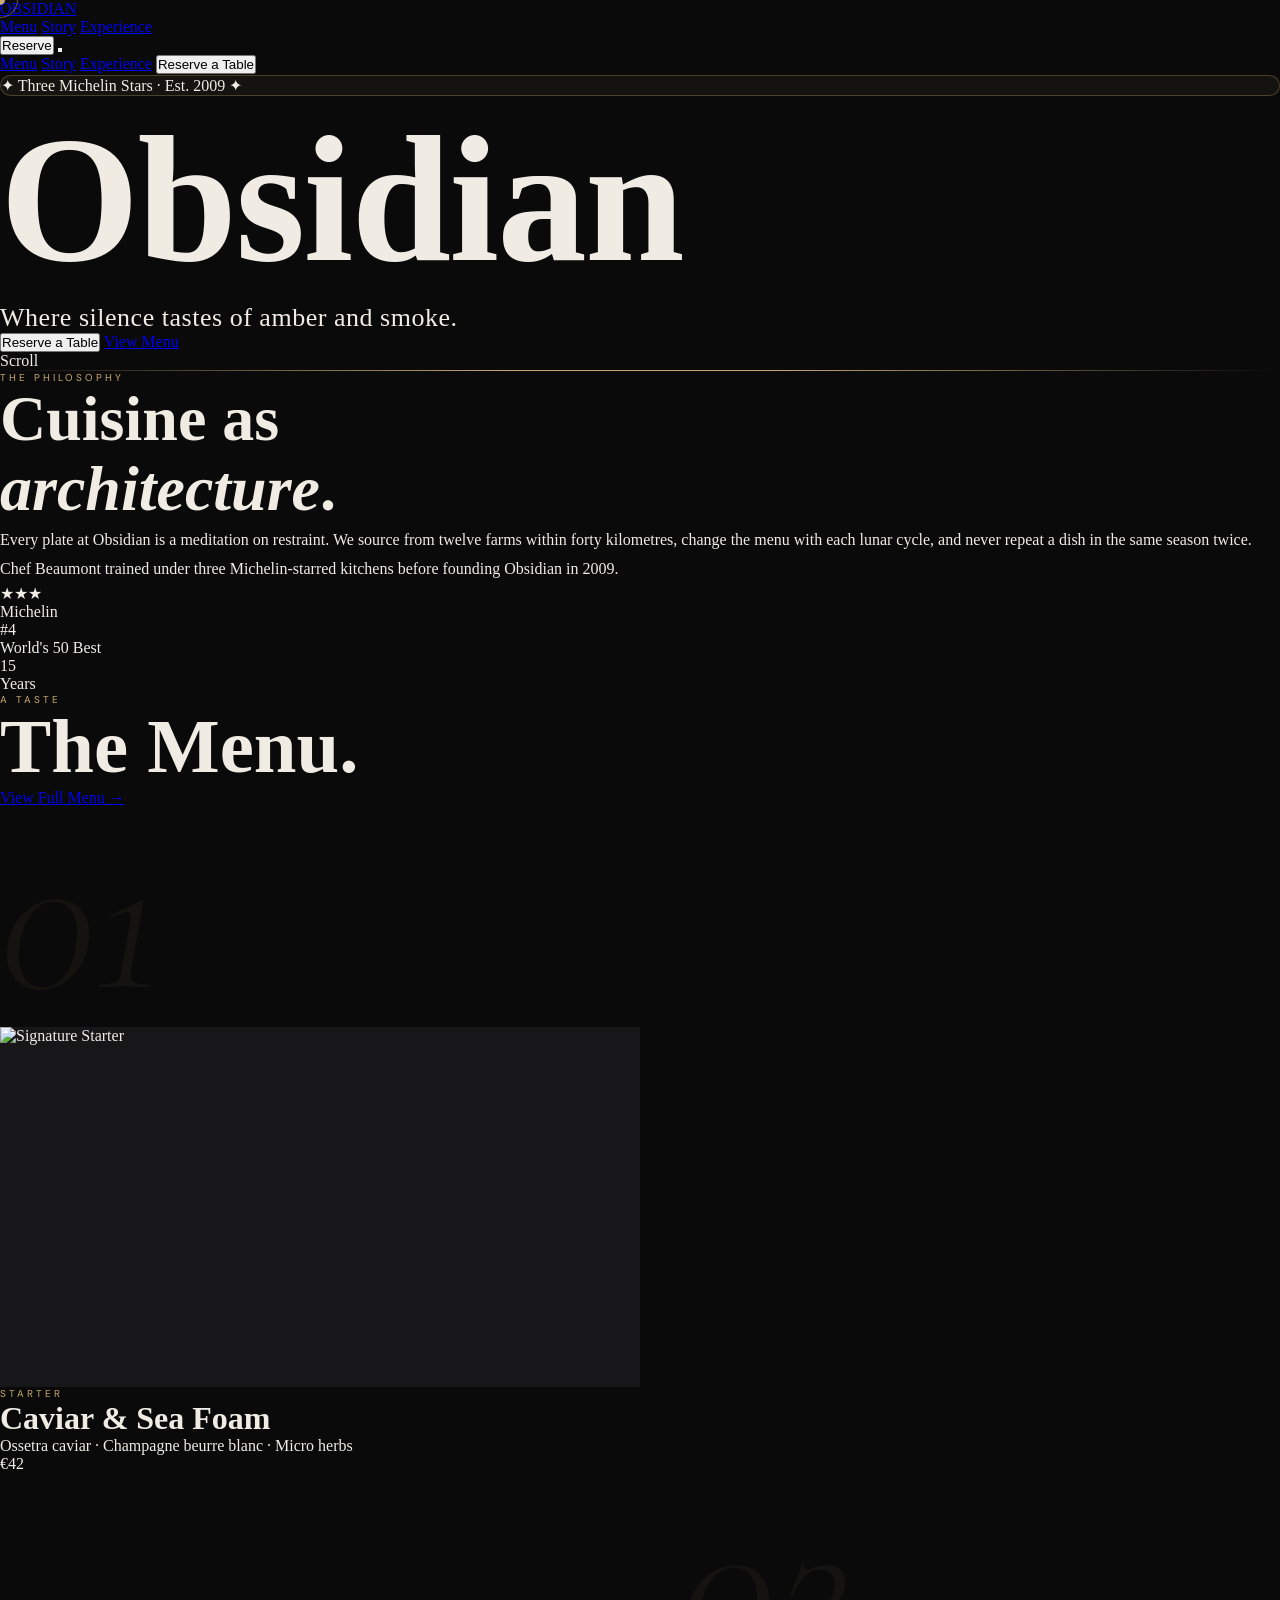
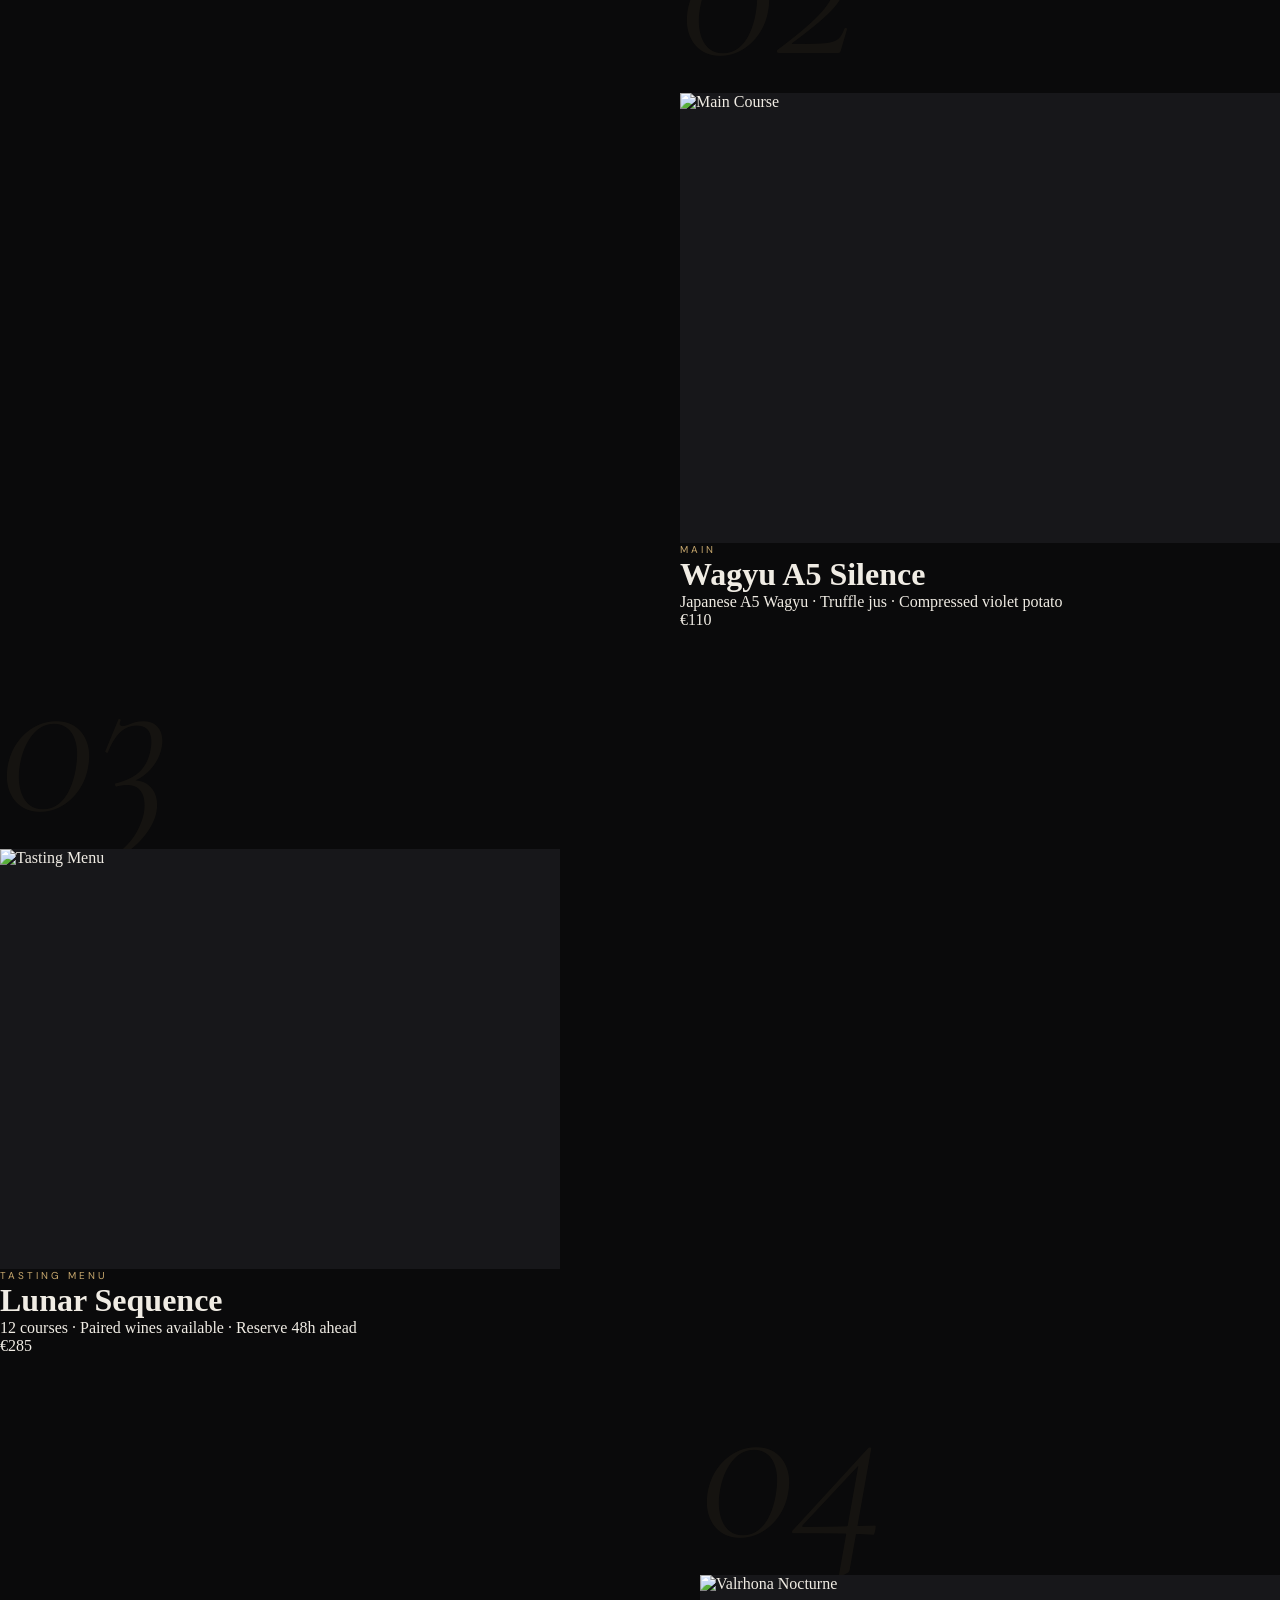
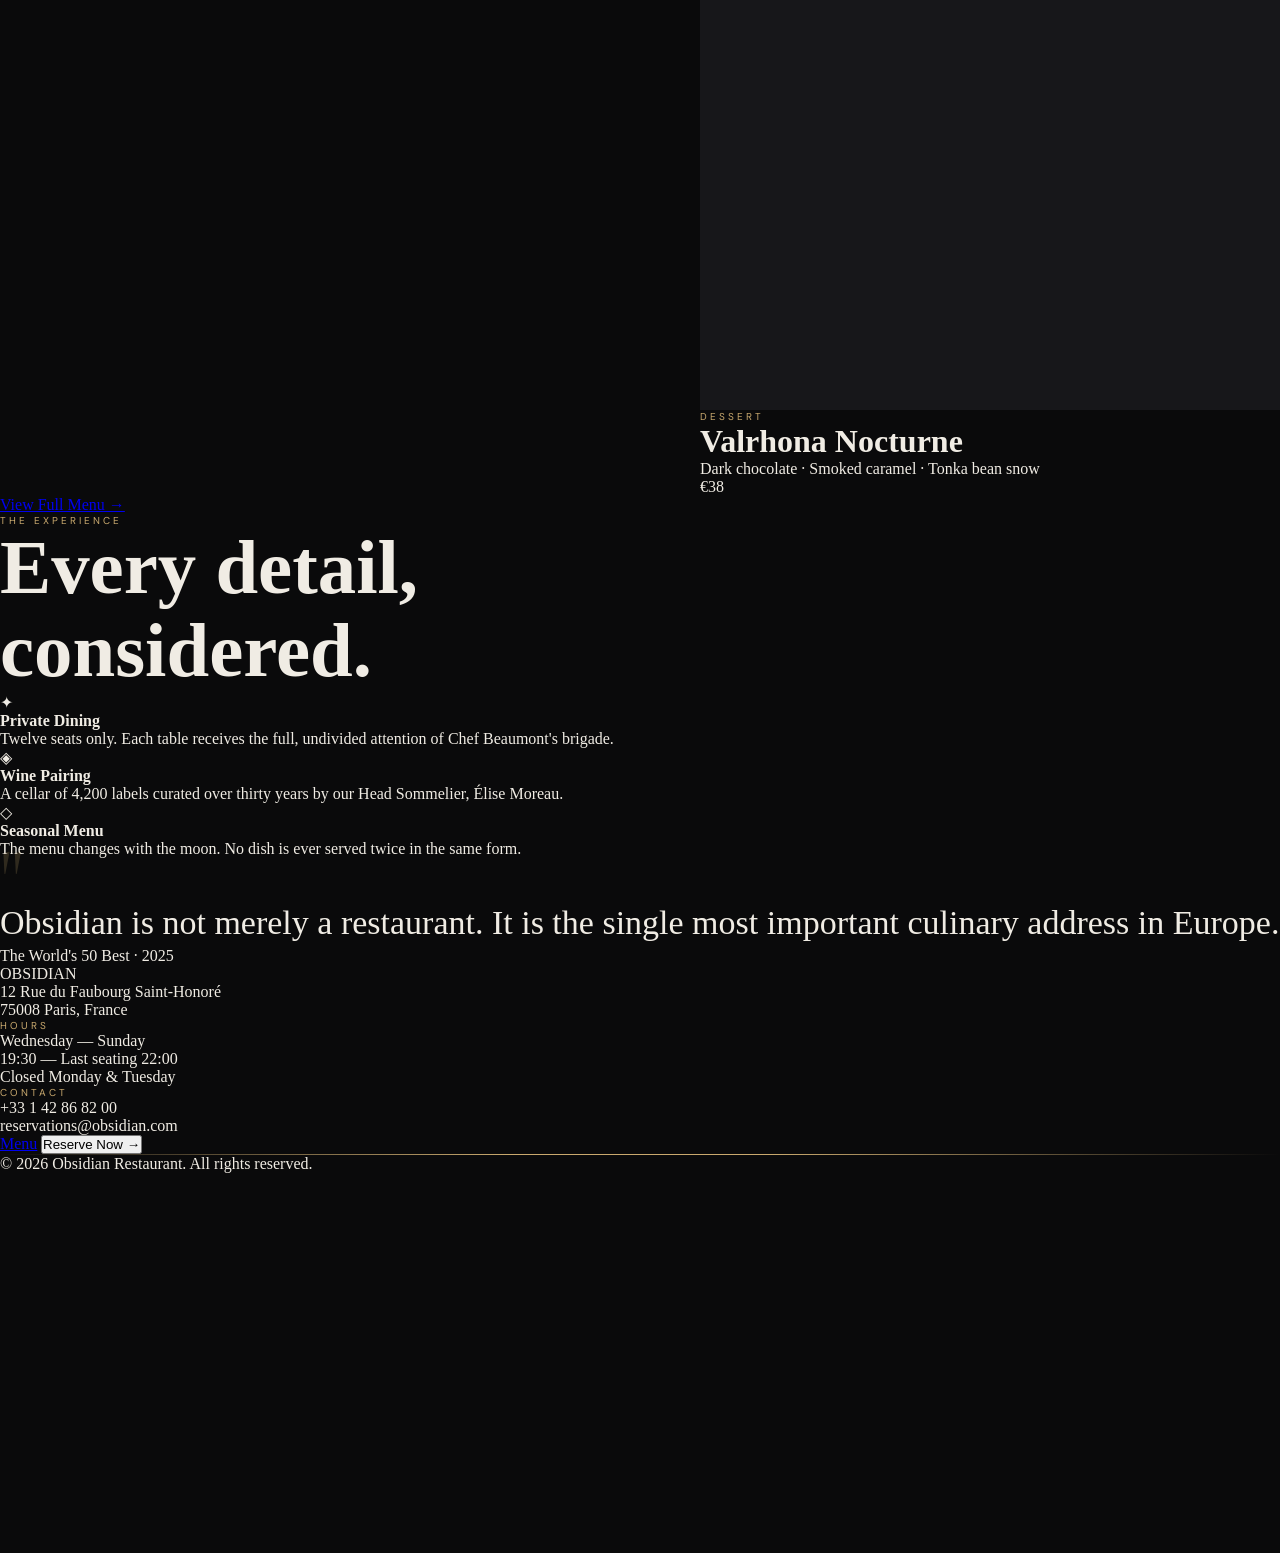
==== index.html @ cc01a85a "Rename v4.html to index.html" ====
<!DOCTYPE html>
<html lang="en" class="scroll-smooth">
<head>
  <meta charset="UTF-8" />
  <meta name="viewport" content="width=device-width, initial-scale=1.0" />
  <title>OBSIDIAN — Fine Dining</title>
  <script src="https://cdn.tailwindcss.com"></script>
  <link rel="preconnect" href="https://fonts.googleapis.com" />
  <link rel="preconnect" href="https://fonts.gstatic.com" crossorigin />
  <link href="https://fonts.googleapis.com/css2?family=Cormorant+Garamond:ital,wght@0,300;0,400;0,500;0,600;1,300;1,400&family=DM+Sans:ital,wght@0,300;0,400;1,300&display=swap" rel="stylesheet" />

  <script>
    tailwind.config = {
      theme: {
        extend: {
          colors: {
            obsidian: '#0a0a0b',
            charcoal: '#111113',
            surface: '#17171a',
            'surface-2': '#1e1e22',
            border: '#2a2a2e',
            'text-primary': '#f0ece4',
            'text-secondary': '#9b9690',
            'text-muted': '#5c5a56',
            gold: '#c9a96e',
            'gold-light': '#e8d5a8',
            'gold-dark': '#8f6d3a',
            crimson: '#8b2635',
          },
          fontFamily: {
            serif: ['Cormorant Garamond', 'Georgia', 'serif'],
            sans: ['DM Sans', 'system-ui', 'sans-serif'],
          },
          letterSpacing: {
            'ultra': '0.35em',
            'wide-xl': '0.2em',
          }
        }
      }
    }
  </script>

  <style>
    *, *::before, *::after { box-sizing: border-box; margin: 0; padding: 0; }
    ::selection { background: rgba(201, 169, 110, 0.25); color: #f0ece4; }
    ::-webkit-scrollbar { width: 4px; }
    ::-webkit-scrollbar-track { background: #0a0a0b; }
    ::-webkit-scrollbar-thumb { background: #2a2a2e; border-radius: 2px; }
    html { font-size: 16px; }
    body { background: #0a0a0b; color: #f0ece4; overflow-x: hidden; -webkit-font-smoothing: antialiased; -moz-osx-font-smoothing: grayscale; }

    .hero-bg {
      background-image:
        linear-gradient(to bottom, rgba(10,10,11,0) 30%, rgba(10,10,11,0.7) 70%, rgba(10,10,11,1) 100%),
        linear-gradient(to top, rgba(10,10,11,0) 60%, rgba(10,10,11,0.4) 100%),
        url('https://images.unsplash.com/photo-1414235077428-338989a2e8c0?w=1920&q=85&auto=format');
      background-size: cover;
      background-position: center;
    }
    .hero-scale-in { animation: heroScaleIn 1.8s cubic-bezier(0.16, 1, 0.3, 1) forwards; }
    @keyframes heroScaleIn { from { transform: scale(1.07); } to { transform: scale(1.0); } }

    .fade-up-1 { animation: fadeUp 1.1s cubic-bezier(0.16, 1, 0.3, 1) 0.3s both; }
    .fade-up-2 { animation: fadeUp 1.1s cubic-bezier(0.16, 1, 0.3, 1) 0.55s both; }
    .fade-up-3 { animation: fadeUp 1.1s cubic-bezier(0.16, 1, 0.3, 1) 0.75s both; }
    .fade-up-4 { animation: fadeUp 1.1s cubic-bezier(0.16, 1, 0.3, 1) 0.95s both; }
    @keyframes fadeUp {
      from { opacity: 0; transform: translate3d(0, 32px, 0); }
      to   { opacity: 1; transform: translate3d(0, 0, 0); }
    }

    .nav-blur { backdrop-filter: blur(20px) saturate(1.4); -webkit-backdrop-filter: blur(20px) saturate(1.4); background: rgba(10, 10, 11, 0.78); border-bottom: 1px solid rgba(42, 42, 46, 0.6); }
    .nav-transparent { background: transparent; border-bottom: 1px solid transparent; }
    nav { transition: background 0.4s ease, border-color 0.4s ease; }

    .reveal { opacity: 0; transform: translate3d(0, 48px, 0); transition: opacity 0.9s cubic-bezier(0.16, 1, 0.3, 1), transform 0.9s cubic-bezier(0.16, 1, 0.3, 1); }
    .reveal.visible { opacity: 1; transform: translate3d(0, 0, 0); }
    .reveal-delay-1 { transition-delay: 0.1s; }
    .reveal-delay-2 { transition-delay: 0.22s; }
    .reveal-delay-3 { transition-delay: 0.36s; }
    .reveal-delay-4 { transition-delay: 0.5s; }

    .dish-card { transition: transform 0.45s cubic-bezier(0.16, 1, 0.3, 1), opacity 0.45s ease; will-change: transform; }
    .dish-card:hover { transform: translate3d(0, -6px, 0) scale(1.012); }
    .dish-card:hover .dish-img { transform: scale(1.04); }
    .dish-img { transition: transform 0.7s cubic-bezier(0.16, 1, 0.3, 1); will-change: transform; }

    .ghost-number { font-family: 'Cormorant Garamond', serif; font-weight: 300; font-style: italic; color: rgba(201, 169, 110, 0.06); line-height: 1; pointer-events: none; user-select: none; font-size: clamp(120px, 18vw, 220px); }

    .modal-overlay { opacity: 0; pointer-events: none; transition: opacity 0.35s ease; }
    .modal-overlay.open { opacity: 1; pointer-events: all; }
    .modal-panel { transform: scale(0.94) translate3d(0, 20px, 0); opacity: 0; transition: transform 0.4s cubic-bezier(0.16, 1, 0.3, 1), opacity 0.35s ease; }
    .modal-overlay.open .modal-panel { transform: scale(1) translate3d(0, 0, 0); opacity: 1; }

    .form-input { background: rgba(30, 30, 34, 0.8); border: 1px solid #2a2a2e; color: #f0ece4; outline: none; transition: border-color 0.3s ease, background 0.3s ease; width: 100%; border-radius: 4px; padding: 14px 18px; font-family: 'DM Sans', sans-serif; font-size: 14px; }
    .form-input::placeholder { color: #5c5a56; }
    .form-input:focus { border-color: #c9a96e; background: rgba(201, 169, 110, 0.04); }
    select.form-input option { background: #17171a; color: #f0ece4; }

    .float-btn { transition: transform 0.3s cubic-bezier(0.16, 1, 0.3, 1), opacity 0.3s ease; will-change: transform; }
    .float-btn:hover { transform: scale(1.06) translate3d(0, -2px, 0); }
    .float-btn:active { transform: scale(0.98); }

    .gold-line { height: 1px; background: linear-gradient(90deg, transparent, #c9a96e 40%, #c9a96e 60%, transparent); }
    .quote-mark { font-family: 'Cormorant Garamond', serif; font-size: 5rem; color: rgba(201,169,110,0.2); line-height: 0.5; }

    .orb { border-radius: 50%; filter: blur(80px); pointer-events: none; position: absolute; }

    .nav-link { position: relative; }
    .nav-link::after { content: ''; position: absolute; bottom: -2px; left: 0; width: 0; height: 1px; background: #c9a96e; transition: width 0.3s ease; }
    .nav-link:hover::after { width: 100%; }

    .award-pill { border: 1px solid rgba(201,169,110,0.3); background: rgba(201,169,110,0.06); border-radius: 100px; }

    @media (pointer: fine) {
      body { cursor: none; }
      #cursor { position: fixed; top: 0; left: 0; z-index: 9999; width: 10px; height: 10px; border-radius: 50%; background: #c9a96e; pointer-events: none; mix-blend-mode: screen; transform: translate3d(-50%, -50%, 0); transition: transform 0.08s ease, width 0.25s ease, height 0.25s ease, opacity 0.3s ease; will-change: transform; }
      #cursor-ring { position: fixed; top: 0; left: 0; z-index: 9998; width: 36px; height: 36px; border-radius: 50%; border: 1px solid rgba(201,169,110,0.5); pointer-events: none; transform: translate3d(-50%, -50%, 0); transition: transform 0.22s ease, width 0.3s ease, height 0.3s ease, opacity 0.3s ease, border-color 0.3s ease; will-change: transform; }
      body.cursor-hover #cursor { width: 14px; height: 14px; }
      body.cursor-hover #cursor-ring { width: 52px; height: 52px; border-color: rgba(201,169,110,0.8); }
    }

    .section-label { font-family: 'DM Sans', sans-serif; font-size: 10px; letter-spacing: 0.3em; text-transform: uppercase; color: #c9a96e; }
    .card-offset-right { margin-left: auto; margin-right: 0; }
    .card-offset-left  { margin-left: 0; margin-right: auto; }
    @media (max-width: 768px) { .card-offset-right, .card-offset-left { margin: 0 auto; } }

    /* Ticket styles */
    .ticket-overlay { position: fixed; inset: 0; z-index: 100; display: flex; align-items: center; justify-content: center; background: rgba(10,10,11,0.92); backdrop-filter: blur(12px); opacity: 0; pointer-events: none; transition: opacity 0.4s ease; }
    .ticket-overlay.open { opacity: 1; pointer-events: all; }
    .ticket-card { background: #17171a; border: 1px solid rgba(201,169,110,0.25); border-radius: 20px; max-width: 440px; width: 100%; padding: 3rem 2.5rem; text-align: center; transform: scale(0.9) translateY(20px); transition: transform 0.45s cubic-bezier(0.16,1,0.3,1); position: relative; }
    .ticket-overlay.open .ticket-card { transform: scale(1) translateY(0); }
    .ticket-card::before { content: ''; position: absolute; top: 0; left: 15%; right: 15%; height: 1px; background: linear-gradient(90deg, transparent, #c9a96e, transparent); }
    .ticket-divider { border: none; border-top: 1px dashed rgba(201,169,110,0.2); margin: 1.5rem 0; }
    .ticket-row { display: flex; justify-content: space-between; align-items: baseline; margin: 0.6rem 0; font-family: 'DM Sans', sans-serif; font-size: 0.82rem; }
    .ticket-label { color: #5c5a56; text-transform: uppercase; letter-spacing: 0.12em; font-size: 0.7rem; }
    .ticket-value { color: #f0ece4; }
    .ticket-id { font-family: 'Cormorant Garamond', serif; font-size: 1.8rem; color: #c9a96e; letter-spacing: 0.15em; margin: 0.5rem 0; }

    /* Form success/error states */
    .form-error { color: #ef9a9a; font-size: 0.8rem; margin-top: 0.5rem; min-height: 1.2em; }
    .form-success { color: #81c784; font-size: 0.82rem; }
    .input-ok    { border-color: rgba(129,199,132,0.5) !important; }
    .input-error { border-color: rgba(229,57,53,0.5)   !important; }
    .field-hint  { font-size: 0.75rem; margin-top: 0.25rem; min-height: 1em; transition: color 0.2s; }
  </style>
</head>
<body class="bg-obsidian">

  <!-- CUSTOM CURSOR -->
  <div id="cursor"></div>
  <div id="cursor-ring"></div>

  <!-- ═══════════════════════════════════════════════════
       NAV
  ═══════════════════════════════════════════════════ -->
  <nav id="navbar" class="fixed top-0 left-0 right-0 z-50 nav-transparent">
    <div class="max-w-7xl mx-auto px-6 md:px-10 h-16 flex items-center justify-between">
      <a href="v4.html" class="font-serif text-lg tracking-ultra text-text-primary cursor-none">OBSIDIAN</a>
      <div class="hidden md:flex items-center gap-10">
        <a href="menu.html" class="nav-link font-sans text-xs tracking-wide-xl uppercase text-text-secondary hover:text-text-primary transition-colors duration-300 cursor-none">Menu</a>
        <a href="#story" class="nav-link font-sans text-xs tracking-wide-xl uppercase text-text-secondary hover:text-text-primary transition-colors duration-300 cursor-none">Story</a>
        <a href="#experience" class="nav-link font-sans text-xs tracking-wide-xl uppercase text-text-secondary hover:text-text-primary transition-colors duration-300 cursor-none">Experience</a>
      </div>
      <button onclick="openModal()" class="float-btn hidden md:flex items-center gap-2 border border-gold/40 hover:border-gold px-6 py-2.5 rounded-full font-sans text-xs tracking-wide-xl uppercase text-gold hover:bg-gold/8 transition-all duration-300 cursor-none">Reserve</button>
      <button id="mobile-menu-btn" class="md:hidden flex flex-col gap-1.5 cursor-none" onclick="toggleMobileMenu()">
        <span class="w-6 h-px bg-text-primary transition-all duration-300" id="m1"></span>
        <span class="w-4 h-px bg-gold transition-all duration-300" id="m2"></span>
        <span class="w-6 h-px bg-text-primary transition-all duration-300" id="m3"></span>
      </button>
    </div>
    <div id="mobile-menu" class="md:hidden hidden flex-col gap-6 px-6 pb-8 pt-4 bg-obsidian/95 border-t border-border">
      <a href="menu.html" class="font-serif text-2xl italic text-text-primary">Menu</a>
      <a href="#story" onclick="toggleMobileMenu()" class="font-serif text-2xl italic text-text-primary">Story</a>
      <a href="#experience" onclick="toggleMobileMenu()" class="font-serif text-2xl italic text-text-primary">Experience</a>
      <button onclick="openModal(); toggleMobileMenu();" class="self-start border border-gold/40 px-6 py-3 rounded-full font-sans text-xs tracking-wide-xl uppercase text-gold">Reserve a Table</button>
    </div>
  </nav>

  <!-- ═══════════════════════════════════════════════════
       HERO
  ═══════════════════════════════════════════════════ -->
  <section class="relative h-screen overflow-hidden flex flex-col items-center justify-center">
    <div class="orb w-72 h-72 bg-gold/5 top-1/3 -left-20" style="z-index:1;"></div>
    <div class="orb w-96 h-96 bg-crimson/8 bottom-20 right-10" style="z-index:1;"></div>
    <div class="hero-bg hero-scale-in absolute inset-0" style="z-index:0;"></div>
    <div class="relative text-center px-6" style="z-index:2;">
      <div class="fade-up-1 inline-flex items-center gap-3 award-pill px-5 py-2 mb-12">
        <span class="text-gold text-xs">✦</span>
        <span class="font-sans text-xs tracking-ultra uppercase text-text-secondary">Three Michelin Stars · Est. 2009</span>
        <span class="text-gold text-xs">✦</span>
      </div>
      <h1 class="fade-up-2 font-serif font-light text-text-primary leading-none" style="font-size: clamp(72px, 14vw, 180px); letter-spacing: -0.01em;">Obsidian</h1>
      <p class="fade-up-3 font-serif italic text-text-secondary mt-4" style="font-size: clamp(18px, 2.5vw, 26px); letter-spacing: 0.02em;">Where silence tastes of amber and smoke.</p>
      <div class="fade-up-4 flex flex-col sm:flex-row items-center justify-center gap-4 mt-14">
        <button onclick="openModal()" class="float-btn bg-gold hover:bg-gold-light text-obsidian font-sans text-xs tracking-ultra uppercase px-10 py-4 rounded-full transition-colors duration-300 cursor-none">Reserve a Table</button>
        <a href="menu.html" class="float-btn font-sans text-xs tracking-ultra uppercase text-text-secondary hover:text-text-primary border border-border hover:border-text-muted px-10 py-4 rounded-full transition-all duration-300 cursor-none">View Menu</a>
      </div>
    </div>
    <div class="absolute bottom-10 left-1/2 -translate-x-1/2 flex flex-col items-center gap-3 opacity-50" style="z-index:2;">
      <span class="font-sans text-xs tracking-ultra uppercase text-text-muted">Scroll</span>
      <div class="w-px h-12 bg-gradient-to-b from-gold/60 to-transparent animate-pulse"></div>
    </div>
  </section>

  <!-- ═══════════════════════════════════════════════════
       INTRO / STORY
  ═══════════════════════════════════════════════════ -->
  <section id="story" class="relative py-32 px-6 max-w-7xl mx-auto">
    <div class="gold-line mb-20 reveal"></div>
    <div class="grid md:grid-cols-2 gap-16 items-center">
      <div>
        <p class="section-label mb-6 reveal reveal-delay-1">The Philosophy</p>
        <h2 class="font-serif font-light text-text-primary reveal reveal-delay-2" style="font-size: clamp(40px, 5vw, 68px); line-height: 1.1;">Cuisine as<br /><em>architecture</em>.</h2>
      </div>
      <div class="reveal reveal-delay-3">
        <p class="font-sans text-text-secondary leading-relaxed text-base" style="line-height: 1.85;">Every plate at Obsidian is a meditation on restraint. We source from twelve farms within forty kilometres, change the menu with each lunar cycle, and never repeat a dish in the same season twice. Chef Beaumont trained under three Michelin-starred kitchens before founding Obsidian in 2009.</p>
        <div class="flex items-center gap-6 mt-10">
          <div class="text-center">
            <p class="font-serif text-gold text-3xl font-light">★★★</p>
            <p class="font-sans text-text-muted text-xs tracking-wide mt-1 uppercase">Michelin</p>
          </div>
          <div class="w-px h-10 bg-border"></div>
          <div class="text-center">
            <p class="font-serif text-gold text-3xl font-light">#4</p>
            <p class="font-sans text-text-muted text-xs tracking-wide mt-1 uppercase">World's 50 Best</p>
          </div>
          <div class="w-px h-10 bg-border"></div>
          <div class="text-center">
            <p class="font-serif text-gold text-3xl font-light">15</p>
            <p class="font-sans text-text-muted text-xs tracking-wide mt-1 uppercase">Years</p>
          </div>
        </div>
      </div>
    </div>
  </section>

  <!-- ═══════════════════════════════════════════════════
       MENU PREVIEW
  ═══════════════════════════════════════════════════ -->
  <section id="menu" class="relative py-20 px-6 overflow-hidden">
    <div class="orb w-80 h-80 bg-gold/4 top-20 -right-20" style="z-index:0;"></div>

    <div class="max-w-7xl mx-auto relative" style="z-index:1;">
      <div class="flex items-end justify-between mb-16 reveal">
        <div>
          <p class="section-label mb-4">A Taste</p>
          <h2 class="font-serif font-light" style="font-size: clamp(44px, 6vw, 82px); color: #f0ece4; line-height: 1.08;">The Menu.</h2>
        </div>
        <a href="menu.html" class="float-btn hidden md:flex items-center gap-2 border border-gold/30 hover:border-gold px-6 py-2.5 rounded-full font-sans text-xs tracking-wide-xl uppercase text-gold hover:bg-gold/8 transition-all duration-300 cursor-none">
          View Full Menu →
        </a>
      </div>

      <!-- Card 01 -->
      <div class="relative mb-24 card-offset-left" style="max-width: 640px;">
        <div class="ghost-number absolute -top-10 -left-4 select-none" style="z-index:0;">01</div>
        <div class="dish-card reveal" style="z-index:1;">
          <div class="overflow-hidden rounded-2xl" style="aspect-ratio: 16/9; background: #17171a;">
            <img src="https://images.unsplash.com/photo-1559339352-11d035aa65de?w=1200&q=80&auto=format" alt="Signature Starter" class="dish-img w-full h-full object-cover" loading="lazy" />
          </div>
          <div class="mt-7 flex items-start justify-between">
            <div>
              <p class="section-label mb-2 reveal reveal-delay-1">Starter</p>
              <h3 class="font-serif font-light text-text-primary reveal reveal-delay-2" style="font-size: 2rem;">Caviar & Sea Foam</h3>
              <p class="font-sans text-text-secondary text-sm mt-2 reveal reveal-delay-3">Ossetra caviar · Champagne beurre blanc · Micro herbs</p>
            </div>
            <div class="font-serif text-gold text-xl shrink-0 ml-6 reveal reveal-delay-2">€42</div>
          </div>
        </div>
      </div>

      <!-- Card 02 -->
      <div class="relative mb-24 card-offset-right" style="max-width: 600px;">
        <div class="ghost-number absolute -top-10 -right-4 select-none" style="z-index:0;">02</div>
        <div class="dish-card reveal" style="z-index:1;">
          <div class="overflow-hidden rounded-2xl" style="aspect-ratio: 4/3; background: #17171a;">
            <img src="https://images.unsplash.com/photo-1546069901-ba9599a7e63c?w=1000&q=80&auto=format" alt="Main Course" class="dish-img w-full h-full object-cover" loading="lazy" />
          </div>
          <div class="mt-7 flex items-start justify-between">
            <div>
              <p class="section-label mb-2 reveal reveal-delay-1">Main</p>
              <h3 class="font-serif font-light text-text-primary reveal reveal-delay-2" style="font-size: 2rem;">Wagyu A5 Silence</h3>
              <p class="font-sans text-text-secondary text-sm mt-2 reveal reveal-delay-3">Japanese A5 Wagyu · Truffle jus · Compressed violet potato</p>
            </div>
            <div class="font-serif text-gold text-xl shrink-0 ml-6 reveal reveal-delay-2">€110</div>
          </div>
        </div>
      </div>

      <!-- Card 03 -->
      <div class="relative mb-24 card-offset-left" style="max-width: 560px;">
        <div class="ghost-number absolute -top-10 -left-4 select-none" style="z-index:0;">03</div>
        <div class="dish-card reveal" style="z-index:1;">
          <div class="overflow-hidden rounded-2xl" style="aspect-ratio: 4/3; background: #17171a;">
            <img src="https://images.unsplash.com/photo-1565958011703-44f9829ba187?w=1000&q=80&auto=format" alt="Tasting Menu" class="dish-img w-full h-full object-cover" loading="lazy" />
          </div>
          <div class="mt-7 flex items-start justify-between">
            <div>
              <p class="section-label mb-2 reveal reveal-delay-1">Tasting Menu</p>
              <h3 class="font-serif font-light text-text-primary reveal reveal-delay-2" style="font-size: 2rem;">Lunar Sequence</h3>
              <p class="font-sans text-text-secondary text-sm mt-2 reveal reveal-delay-3">12 courses · Paired wines available · Reserve 48h ahead</p>
            </div>
            <div class="font-serif text-gold text-xl shrink-0 ml-6 reveal reveal-delay-2">€285</div>
          </div>
        </div>
      </div>

      <!-- Card 04 -->
      <div class="relative mb-20 card-offset-right" style="max-width: 580px;">
        <div class="ghost-number absolute -top-10 -right-4 select-none" style="z-index:0;">04</div>
        <div class="dish-card reveal" style="z-index:1;">
          <div class="overflow-hidden rounded-2xl" style="aspect-ratio: 4/3; background: #17171a;">
            <img src="https://images.unsplash.com/photo-1578985545062-69928b1d9587?w=1000&q=80&auto=format" alt="Valrhona Nocturne" class="dish-img w-full h-full object-cover" loading="lazy" />
          </div>
          <div class="mt-7 flex items-start justify-between">
            <div>
              <p class="section-label mb-2 reveal reveal-delay-1">Dessert</p>
              <h3 class="font-serif font-light text-text-primary reveal reveal-delay-2" style="font-size: 2rem;">Valrhona Nocturne</h3>
              <p class="font-sans text-text-secondary text-sm mt-2 reveal reveal-delay-3">Dark chocolate · Smoked caramel · Tonka bean snow</p>
            </div>
            <div class="font-serif text-gold text-xl shrink-0 ml-6 reveal reveal-delay-2">€38</div>
          </div>
        </div>
      </div>

      <!-- Mobile: View Full Menu CTA -->
      <div class="md:hidden text-center mt-4 mb-8 reveal">
        <a href="menu.html" class="float-btn inline-flex items-center gap-2 border border-gold/30 hover:border-gold px-8 py-3 rounded-full font-sans text-xs tracking-wide-xl uppercase text-gold">View Full Menu →</a>
      </div>
    </div>
  </section>

  <!-- ═══════════════════════════════════════════════════
       EXPERIENCE SECTION
  ═══════════════════════════════════════════════════ -->
  <section id="experience" class="relative py-32 px-6 overflow-hidden">
    <div class="orb w-96 h-96 bg-gold/4 top-0 right-0 -translate-y-1/2" style="z-index:0;"></div>
    <div class="orb w-72 h-72 bg-crimson/5 bottom-0 left-0 translate-y-1/4" style="z-index:0;"></div>
    <div class="max-w-7xl mx-auto relative" style="z-index:1;">
      <div class="text-center mb-20 reveal">
        <p class="section-label mb-5">The Experience</p>
        <h2 class="font-serif font-light" style="font-size: clamp(44px, 6vw, 82px); color: #f0ece4; line-height: 1.08;">Every detail,<br />considered.</h2>
      </div>
      <div class="grid md:grid-cols-3 gap-8">
        <div class="reveal reveal-delay-1 bg-surface border border-border rounded-2xl p-8 group hover:border-gold/30 transition-colors duration-500">
          <div class="font-serif text-gold text-4xl font-light mb-5">✦</div>
          <h4 class="font-serif text-text-primary text-xl mb-3">Private Dining</h4>
          <p class="font-sans text-text-secondary text-sm leading-relaxed">Twelve seats only. Each table receives the full, undivided attention of Chef Beaumont's brigade.</p>
        </div>
        <div class="reveal reveal-delay-2 bg-surface border border-border rounded-2xl p-8 group hover:border-gold/30 transition-colors duration-500">
          <div class="font-serif text-gold text-4xl font-light mb-5">◈</div>
          <h4 class="font-serif text-text-primary text-xl mb-3">Wine Pairing</h4>
          <p class="font-sans text-text-secondary text-sm leading-relaxed">A cellar of 4,200 labels curated over thirty years by our Head Sommelier, Élise Moreau.</p>
        </div>
        <div class="reveal reveal-delay-3 bg-surface border border-border rounded-2xl p-8 group hover:border-gold/30 transition-colors duration-500">
          <div class="font-serif text-gold text-4xl font-light mb-5">◇</div>
          <h4 class="font-serif text-text-primary text-xl mb-3">Seasonal Menu</h4>
          <p class="font-sans text-text-secondary text-sm leading-relaxed">The menu changes with the moon. No dish is ever served twice in the same form.</p>
        </div>
      </div>
      <div class="mt-24 text-center max-w-3xl mx-auto reveal">
        <div class="quote-mark">"</div>
        <p class="font-serif italic text-text-primary mt-4" style="font-size: clamp(22px, 3vw, 34px); line-height: 1.45;">Obsidian is not merely a restaurant. It is the single most important culinary address in Europe.</p>
        <div class="flex items-center justify-center gap-4 mt-8">
          <div class="h-px w-12 bg-gold/40"></div>
          <p class="font-sans text-xs tracking-ultra uppercase text-text-muted">The World's 50 Best · 2025</p>
          <div class="h-px w-12 bg-gold/40"></div>
        </div>
      </div>
    </div>
  </section>

  <!-- ═══════════════════════════════════════════════════
       FOOTER
  ═══════════════════════════════════════════════════ -->
  <footer class="border-t border-border py-16 px-6">
    <div class="max-w-7xl mx-auto grid md:grid-cols-3 gap-12 items-start">
      <div>
        <div class="font-serif text-2xl tracking-ultra text-text-primary mb-4">OBSIDIAN</div>
        <p class="font-sans text-text-muted text-sm leading-relaxed">12 Rue du Faubourg Saint-Honoré<br />75008 Paris, France</p>
      </div>
      <div class="md:text-center">
        <p class="section-label mb-4">Hours</p>
        <p class="font-sans text-text-secondary text-sm leading-relaxed">Wednesday — Sunday<br />19:30 — Last seating 22:00<br />Closed Monday &amp; Tuesday</p>
      </div>
      <div class="md:text-right">
        <p class="section-label mb-4">Contact</p>
        <p class="font-sans text-text-secondary text-sm leading-relaxed">+33 1 42 86 82 00<br />reservations@obsidian.com</p>
        <div class="flex flex-col sm:flex-row gap-3 mt-6 md:justify-end">
          <a href="menu.html" class="float-btn inline-flex items-center gap-2 border border-border hover:border-gold/50 px-6 py-2.5 rounded-full font-sans text-xs tracking-wide-xl uppercase text-text-secondary hover:text-gold transition-all duration-300 cursor-none">Menu</a>
          <button onclick="openModal()" class="float-btn inline-flex items-center gap-2 border border-gold/40 hover:border-gold px-6 py-2.5 rounded-full font-sans text-xs tracking-wide-xl uppercase text-gold hover:bg-gold/8 transition-all duration-300 cursor-none">Reserve Now →</button>
        </div>
      </div>
    </div>
    <div class="gold-line mt-16 mb-8"></div>
    <p class="font-sans text-text-muted text-xs text-center tracking-wide">© 2026 Obsidian Restaurant. All rights reserved.</p>
  </footer>

  <!-- ═══════════════════════════════════════════════════
       FLOATING RESERVE BUTTON
  ═══════════════════════════════════════════════════ -->
  <div id="float-reserve" class="fixed bottom-8 left-1/2 -translate-x-1/2 z-40 opacity-0 translate-y-4 transition-all duration-500 pointer-events-none">
    <button onclick="openModal()" class="float-btn flex items-center gap-3 bg-gold text-obsidian font-sans text-xs tracking-ultra uppercase px-8 py-4 rounded-full shadow-2xl cursor-none" style="box-shadow: 0 8px 32px rgba(201,169,110,0.25);">
      <span class="text-xs">✦</span> Reserve a Table
    </button>
  </div>

  <!-- ═══════════════════════════════════════════════════
       RESERVATION MODAL
  ═══════════════════════════════════════════════════ -->
  <div id="modal-overlay" class="modal-overlay fixed inset-0 z-50 flex items-center justify-center p-4" style="background: rgba(10,10,11,0.88); backdrop-filter: blur(12px);">
    <div class="modal-panel bg-surface border border-border rounded-3xl w-full max-w-lg p-8 md:p-12 relative overflow-y-auto" style="max-height: 90vh;">
      <button onclick="closeModal()" class="absolute top-6 right-6 text-text-muted hover:text-text-primary transition-colors duration-200 cursor-none" aria-label="Close">
        <svg width="20" height="20" fill="none" stroke="currentColor" stroke-width="1.5" viewBox="0 0 24 24"><path d="M18 6 6 18M6 6l12 12"/></svg>
      </button>
      <p class="section-label mb-3">Reservation</p>
      <h3 class="font-serif font-light text-text-primary mb-2" style="font-size: 2.2rem;">Reserve Your<br /><em>Table</em></h3>
      <p class="font-sans text-text-muted text-sm mb-10 leading-relaxed">Advance reservations required. We accommodate 12 guests nightly.</p>
      <div class="gold-line mb-10"></div>

      <!-- Step 1 -->
      <div id="modal-step-1">
        <div class="flex flex-col gap-5">
          <!-- Date picker -->
          <div>
            <label class="font-sans text-xs tracking-wide-xl uppercase text-text-muted block mb-2">Date</label>
            <div id="modal-cal-wrap" style="position:relative;">
              <div id="modal-cal-display" class="form-input" style="cursor:pointer;display:flex;align-items:center;justify-content:space-between;" tabindex="0" role="button">
                <span id="modal-cal-text" style="color:#5c5a56">Select date</span>
                <span style="font-size:0.9rem;opacity:0.5">▾</span>
              </div>
              <div id="modal-cal-popup" style="display:none;position:absolute;top:calc(100% + 8px);left:0;width:100%;min-width:280px;z-index:500;padding:1.2rem;border-radius:12px;background:rgba(12,12,16,0.97);border:1px solid rgba(255,255,255,0.1);box-shadow:0 20px 60px rgba(0,0,0,0.5);">
                <div style="display:flex;align-items:center;justify-content:space-between;margin-bottom:1rem;">
                  <button type="button" id="modal-cal-prev" style="background:none;border:1px solid rgba(255,255,255,0.08);color:#9b9690;border-radius:6px;width:28px;height:28px;cursor:pointer;font-size:1rem;">‹</button>
                  <span id="modal-cal-label" style="font-family:'Cormorant Garamond',serif;font-size:1.1rem;color:#c9a96e;"></span>
                  <button type="button" id="modal-cal-next" style="background:none;border:1px solid rgba(255,255,255,0.08);color:#9b9690;border-radius:6px;width:28px;height:28px;cursor:pointer;font-size:1rem;">›</button>
                </div>
                <div id="modal-cal-weekdays" style="display:grid;grid-template-columns:repeat(7,1fr);gap:2px;margin-bottom:0.5rem;"></div>
                <div id="modal-cal-days" style="display:grid;grid-template-columns:repeat(7,1fr);gap:3px;"></div>
              </div>
            </div>
            <input type="hidden" id="modal-date" />
          </div>
          <div>
            <label class="font-sans text-xs tracking-wide-xl uppercase text-text-muted block mb-2">Guests</label>
            <select id="modal-guests" class="form-input">
              <option value="">Select party size</option>
              <option value="1">1 Guest</option>
              <option value="2">2 Guests</option>
              <option value="3">3 Guests</option>
              <option value="4">4 Guests</option>
              <option value="5">5 Guests</option>
              <option value="6">6 Guests</option>
              <option value="7">7 Guests</option>
              <option value="8">8 Guests</option>
            </select>
          </div>
          <div>
            <label class="font-sans text-xs tracking-wide-xl uppercase text-text-muted block mb-2">Time</label>
            <div class="grid grid-cols-3 gap-2" id="modal-time-slots">
              <button type="button" class="time-slot-btn font-sans text-xs tracking-wide border border-border hover:border-gold/50 text-text-secondary hover:text-gold py-3 rounded-lg transition-all duration-200" data-time="19:30">7:30 PM</button>
              <button type="button" class="time-slot-btn font-sans text-xs tracking-wide border border-border hover:border-gold/50 text-text-secondary hover:text-gold py-3 rounded-lg transition-all duration-200" data-time="20:00">8:00 PM</button>
              <button type="button" class="time-slot-btn font-sans text-xs tracking-wide border border-border hover:border-gold/50 text-text-secondary hover:text-gold py-3 rounded-lg transition-all duration-200" data-time="21:00">9:00 PM</button>
              <button type="button" class="time-slot-btn font-sans text-xs tracking-wide border border-border hover:border-gold/50 text-text-secondary hover:text-gold py-3 rounded-lg transition-all duration-200" data-time="21:30">9:30 PM</button>
              <button type="button" class="time-slot-btn font-sans text-xs tracking-wide border border-border hover:border-gold/50 text-text-secondary hover:text-gold py-3 rounded-lg transition-all duration-200" data-time="22:00">10:00 PM</button>
            </div>
          </div>
          <p id="step1-error" class="form-error"></p>
          <button type="button" id="modal-next-btn" onclick="modalNext()" class="float-btn w-full bg-gold hover:bg-gold-light text-obsidian font-sans text-xs tracking-ultra uppercase py-4 rounded-full transition-colors duration-300 cursor-none mt-2">Continue</button>
        </div>
      </div>

      <!-- Step 2 -->
      <div id="modal-step-2" style="display:none;">
        <div class="flex flex-col gap-5">
          <div class="grid grid-cols-2 gap-4">
            <div>
              <label class="font-sans text-xs tracking-wide-xl uppercase text-text-muted block mb-2">First Name</label>
              <input type="text" id="modal-fname" placeholder="Adrien" class="form-input" autocomplete="given-name" />
            </div>
            <div>
              <label class="font-sans text-xs tracking-wide-xl uppercase text-text-muted block mb-2">Last Name</label>
              <input type="text" id="modal-lname" placeholder="Beaumont" class="form-input" autocomplete="family-name" />
            </div>
          </div>
          <div>
            <label class="font-sans text-xs tracking-wide-xl uppercase text-text-muted block mb-2">Email Address</label>
            <input type="email" id="modal-email" placeholder="your@email.com" class="form-input" autocomplete="email" />
            <p class="field-hint" id="email-hint"></p>
          </div>
          <div>
            <label class="font-sans text-xs tracking-wide-xl uppercase text-text-muted block mb-2">Phone Number</label>
            <input type="tel" id="modal-phone" placeholder="+33 6 00 00 00 00" class="form-input" autocomplete="tel" />
            <p class="field-hint" id="phone-hint"></p>
          </div>
          <div>
            <label class="font-sans text-xs tracking-wide-xl uppercase text-text-muted block mb-2">Special Requests</label>
            <textarea id="modal-notes" placeholder="Dietary restrictions, celebrations, allergies…" rows="3" class="form-input" style="resize:none;"></textarea>
          </div>
          <!-- Honeypot -->
          <input type="text" id="modal-honeypot" style="display:none;" tabindex="-1" autocomplete="off" />
          <p id="step2-error" class="form-error"></p>
          <div class="grid grid-cols-2 gap-3 mt-2">
            <button type="button" onclick="modalBack()" class="float-btn border border-border hover:border-text-muted text-text-secondary font-sans text-xs tracking-wide-xl uppercase py-4 rounded-full transition-all duration-300 cursor-none">← Back</button>
            <button type="button" id="modal-submit-btn" onclick="modalSubmit()" class="float-btn bg-gold hover:bg-gold-light text-obsidian font-sans text-xs tracking-ultra uppercase py-4 rounded-full transition-colors duration-300 cursor-none">Confirm</button>
          </div>
        </div>
      </div>
    </div>
  </div>

  <!-- ═══════════════════════════════════════════════════
       RESERVATION TICKET
  ═══════════════════════════════════════════════════ -->
  <div id="ticket-overlay" class="ticket-overlay">
    <div class="ticket-card">
      <p class="section-label mb-2">Reservation Confirmed</p>
      <p class="font-serif italic text-text-secondary text-sm mb-4">We look forward to welcoming you</p>
      <p class="ticket-id" id="t-id">—</p>
      <hr class="ticket-divider">
      <div class="ticket-row"><span class="ticket-label">Guest</span><span class="ticket-value" id="t-name">—</span></div>
      <div class="ticket-row"><span class="ticket-label">Date</span><span class="ticket-value" id="t-date">—</span></div>
      <div class="ticket-row"><span class="ticket-label">Time</span><span class="ticket-value" id="t-time">—</span></div>
      <div class="ticket-row"><span class="ticket-label">Guests</span><span class="ticket-value" id="t-guests">—</span></div>
      <hr class="ticket-divider">
      <p class="font-sans text-text-muted text-xs mt-2 leading-relaxed">Present this ID on arrival. A confirmation email has been sent to your address.</p>
      <button onclick="closeTicket()" class="float-btn mt-6 border border-gold/40 hover:border-gold px-8 py-3 rounded-full font-sans text-xs tracking-ultra uppercase text-gold cursor-none transition-all duration-300">Close</button>
    </div>
  </div>

  <script>
    // ─── CUSTOM CURSOR ─────────────────────────────────────────
    const cursor = document.getElementById('cursor');
    const cursorRing = document.getElementById('cursor-ring');
    let mouseX = 0, mouseY = 0, ringX = 0, ringY = 0;
    if (cursor && cursorRing) {
      document.addEventListener('mousemove', (e) => {
        mouseX = e.clientX; mouseY = e.clientY;
        cursor.style.transform = `translate3d(${mouseX - 5}px, ${mouseY - 5}px, 0)`;
      }, { passive: true });
      (function animateRing() {
        ringX += (mouseX - ringX) * 0.14; ringY += (mouseY - ringY) * 0.14;
        cursorRing.style.transform = `translate3d(${ringX - 18}px, ${ringY - 18}px, 0)`;
        requestAnimationFrame(animateRing);
      })();
      document.querySelectorAll('a, button, [onclick]').forEach(el => {
        el.addEventListener('mouseenter', () => document.body.classList.add('cursor-hover'));
        el.addEventListener('mouseleave', () => document.body.classList.remove('cursor-hover'));
      });
      document.addEventListener('mouseleave', () => { cursor.style.opacity = '0'; cursorRing.style.opacity = '0'; });
      document.addEventListener('mouseenter', () => { cursor.style.opacity = '1'; cursorRing.style.opacity = '1'; });
    }

    // ─── NAV SCROLL ─────────────────────────────────────────────
    const navbar = document.getElementById('navbar');
    const heroEl = document.querySelector('section');
    new IntersectionObserver((entries) => {
      entries.forEach(e => {
        navbar.classList.toggle('nav-blur', !e.isIntersecting);
        navbar.classList.toggle('nav-transparent', e.isIntersecting);
      });
    }, { threshold: 0.05 }).observe(heroEl);

    // ─── FLOAT RESERVE BTN ───────────────────────────────────────
    const floatReserve = document.getElementById('float-reserve');
    new IntersectionObserver((entries) => {
      entries.forEach(e => {
        if (!e.isIntersecting) { floatReserve.style.opacity='1'; floatReserve.style.transform='translateX(-50%) translateY(0)'; floatReserve.style.pointerEvents='all'; }
        else { floatReserve.style.opacity='0'; floatReserve.style.transform='translateX(-50%) translateY(16px)'; floatReserve.style.pointerEvents='none'; }
      });
    }, { threshold: 0.5 }).observe(heroEl);

    // ─── REVEAL ──────────────────────────────────────────────────
    const revealObs = new IntersectionObserver((entries) => {
      entries.forEach(e => { if (e.isIntersecting) { e.target.classList.add('visible'); revealObs.unobserve(e.target); } });
    }, { threshold: 0.15, rootMargin: '0px 0px -60px 0px' });
    document.querySelectorAll('.reveal').forEach(el => revealObs.observe(el));

    // ─── MODAL ───────────────────────────────────────────────────
    const overlay = document.getElementById('modal-overlay');
    function openModal() { overlay.classList.add('open'); document.body.style.overflow = 'hidden'; }
    function closeModal() { overlay.classList.remove('open'); document.body.style.overflow = ''; }
    overlay.addEventListener('click', e => { if (e.target === overlay) closeModal(); });
    document.addEventListener('keydown', e => { if (e.key === 'Escape') closeModal(); });

    // ─── MOBILE MENU ─────────────────────────────────────────────
    let mobileOpen = false;
    function toggleMobileMenu() {
      mobileOpen = !mobileOpen;
      const menu = document.getElementById('mobile-menu');
      const m1 = document.getElementById('m1'), m2 = document.getElementById('m2'), m3 = document.getElementById('m3');
      if (mobileOpen) { menu.classList.remove('hidden'); menu.classList.add('flex'); m1.style.transform='rotate(45deg) translate(4px, 4px)'; m2.style.opacity='0'; m3.style.transform='rotate(-45deg) translate(4px, -4px)'; }
      else { menu.classList.add('hidden'); menu.classList.remove('flex'); m1.style.transform=''; m2.style.opacity='1'; m3.style.transform=''; }
    }

    // ─── CALENDAR DATE PICKER (Modal) ────────────────────────────
    let selectedDate = null;
    const today = new Date(); today.setHours(0,0,0,0);
    const maxDate = new Date(today); maxDate.setDate(maxDate.getDate() + 60);
    let viewYear = today.getFullYear(), viewMonth = today.getMonth();

    const calWds = document.getElementById('modal-cal-weekdays');
    ['Su','Mo','Tu','We','Th','Fr','Sa'].forEach(d => {
      const s = document.createElement('span');
      s.textContent = d;
      s.style.cssText = 'text-align:center;font-size:0.7rem;text-transform:uppercase;letter-spacing:0.06em;color:#5c5a56;padding:0.3rem 0;';
      calWds.appendChild(s);
    });

    function renderCal() {
      document.getElementById('modal-cal-label').textContent = new Date(viewYear, viewMonth, 1).toLocaleDateString('en-US', { month: 'long', year: 'numeric' });
      const firstDay = new Date(viewYear, viewMonth, 1).getDay();
      const daysInMonth = new Date(viewYear, viewMonth + 1, 0).getDate();
      const grid = document.getElementById('modal-cal-days'); grid.innerHTML = '';
      for (let i = 0; i < firstDay; i++) { const el = document.createElement('div'); grid.appendChild(el); }
      for (let d = 1; d <= daysInMonth; d++) {
        const date = new Date(viewYear, viewMonth, d);
        const dateStr = `${viewYear}-${String(viewMonth+1).padStart(2,'0')}-${String(d).padStart(2,'0')}`;
        const el = document.createElement('div');
        el.textContent = d;
        const isPast = date < today, isFuture = date > maxDate, isSel = dateStr === selectedDate, isToday = date.toDateString() === today.toDateString();
        el.style.cssText = `aspect-ratio:1;display:flex;align-items:center;justify-content:center;border-radius:6px;font-size:0.85rem;cursor:${(isPast||isFuture)?'not-allowed':'pointer'};transition:all 0.15s;border:1px solid ${isSel?'transparent':isToday?'rgba(201,169,110,0.3)':'transparent'};background:${isSel?'#c9a96e':'transparent'};color:${isSel?'#0a0a0b':isPast||isFuture?'rgba(255,255,255,0.12)':isToday?'#c9a96e':'#9b9690'};font-family:'DM Sans',sans-serif;`;
        if (!isPast && !isFuture) {
          el.addEventListener('mouseenter', () => { if (!isSel) el.style.background = 'rgba(201,169,110,0.1)'; el.style.color = '#f0ece4'; });
          el.addEventListener('mouseleave', () => { if (dateStr !== selectedDate) { el.style.background = 'transparent'; el.style.color = '#9b9690'; } });
          el.addEventListener('click', () => {
            selectedDate = dateStr;
            document.getElementById('modal-date').value = dateStr;
            document.getElementById('modal-cal-text').textContent = new Date(dateStr + 'T12:00:00').toLocaleDateString('en-US', { weekday: 'long', month: 'long', day: 'numeric' });
            document.getElementById('modal-cal-text').style.color = '#f0ece4';
            document.getElementById('modal-cal-popup').style.display = 'none';
            renderCal();
          });
        }
        grid.appendChild(el);
      }
      const prevBtn = document.getElementById('modal-cal-prev'), nextBtn = document.getElementById('modal-cal-next');
      prevBtn.style.opacity = new Date(viewYear, viewMonth, 0) < today ? '0.2' : '1';
      nextBtn.style.opacity = new Date(viewYear, viewMonth + 1, 1) > maxDate ? '0.2' : '1';
    }

    document.getElementById('modal-cal-display').addEventListener('click', () => {
      const popup = document.getElementById('modal-cal-popup');
      if (popup.style.display === 'none') { popup.style.display = 'block'; renderCal(); }
      else popup.style.display = 'none';
    });
    document.getElementById('modal-cal-prev').addEventListener('click', () => { viewMonth--; if (viewMonth < 0) { viewMonth = 11; viewYear--; } renderCal(); });
    document.getElementById('modal-cal-next').addEventListener('click', () => { viewMonth++; if (viewMonth > 11) { viewMonth = 0; viewYear++; } renderCal(); });
    document.addEventListener('click', e => { if (!document.getElementById('modal-cal-wrap').contains(e.target)) document.getElementById('modal-cal-popup').style.display = 'none'; });

    // ─── TIME SLOTS ──────────────────────────────────────────────
    let selectedTime = null;
    document.querySelectorAll('.time-slot-btn').forEach(btn => {
      btn.addEventListener('click', () => {
        document.querySelectorAll('.time-slot-btn').forEach(b => { b.style.borderColor=''; b.style.color=''; b.style.background=''; });
        btn.style.borderColor = '#c9a96e'; btn.style.color = '#c9a96e'; btn.style.background = 'rgba(201,169,110,0.06)';
        selectedTime = btn.dataset.time;
      });
    });

    // ─── STEP NAVIGATION ─────────────────────────────────────────
    let step1Data = {};
    function modalNext() {
      const dateVal = document.getElementById('modal-date').value;
      const guests = document.getElementById('modal-guests').value;
      const errEl = document.getElementById('step1-error');
      if (!dateVal) { errEl.textContent = 'Please select a date.'; return; }
      if (!guests) { errEl.textContent = 'Please select the number of guests.'; return; }
      if (!selectedTime) { errEl.textContent = 'Please select a time slot.'; return; }
      errEl.textContent = '';
      step1Data = { date: dateVal, guests, time: selectedTime };
      document.getElementById('modal-step-1').style.display = 'none';
      document.getElementById('modal-step-2').style.display = 'block';
    }
    function modalBack() {
      document.getElementById('modal-step-2').style.display = 'none';
      document.getElementById('modal-step-1').style.display = 'block';
    }

    // ─── EMAIL / PHONE VALIDATION ────────────────────────────────
    const emailInput = document.getElementById('modal-email');
    const phoneInput = document.getElementById('modal-phone');
    function validateEmail(v) { return /^[^\s@]+@[^\s@]+\.[^\s@]{2,}$/.test(v); }
    function validatePhone(v) { return /^\+?[0-9]{7,15}$/.test(v.replace(/[\s\-().+]/g, '')); }
    function setHint(hintId, ok, msg) {
      const h = document.getElementById(hintId);
      if (!h) return;
      h.textContent = msg; h.style.color = ok ? '#81c784' : '#ef9a9a';
    }
    emailInput?.addEventListener('blur', () => { const v = emailInput.value.trim(); if (!v) return; const ok = validateEmail(v); emailInput.classList.toggle('input-ok', ok); emailInput.classList.toggle('input-error', !ok); setHint('email-hint', ok, ok ? '' : 'Please enter a valid email.'); });
    phoneInput?.addEventListener('blur', () => { const v = phoneInput.value.trim(); if (!v) return; const ok = validatePhone(v); phoneInput.classList.toggle('input-ok', ok); phoneInput.classList.toggle('input-error', !ok); setHint('phone-hint', ok, ok ? '' : 'Enter a valid phone number.'); });

    // ─── SUBMIT ──────────────────────────────────────────────────
    async function modalSubmit() {
      if (document.getElementById('modal-honeypot').value) return;
      const fname = document.getElementById('modal-fname').value.trim();
      const lname = document.getElementById('modal-lname').value.trim();
      const email = document.getElementById('modal-email').value.trim();
      const phone = document.getElementById('modal-phone').value.trim();
      const notes = document.getElementById('modal-notes').value.trim();
      const errEl = document.getElementById('step2-error');
      if (!fname || !lname) { errEl.textContent = 'Please enter your full name.'; return; }
      if (!validateEmail(email)) { errEl.textContent = 'Please enter a valid email.'; emailInput.focus(); return; }
      if (!validatePhone(phone)) { errEl.textContent = 'Please enter a valid phone number.'; phoneInput.focus(); return; }
      errEl.textContent = '';
      const btn = document.getElementById('modal-submit-btn');
      btn.disabled = true; btn.textContent = 'Confirming…';

      const payload = { name: fname + ' ' + lname, email, phone, notes, ...step1Data };

      try {
        const res = await fetch('/api/reservation', { method: 'POST', headers: { 'Content-Type': 'application/json' }, body: JSON.stringify(payload) });
        const data = await res.json();
        if (data.ok) {
          closeModal();
          showTicket(data.reservation || payload);
        } else {
          errEl.textContent = data.message || 'Something went wrong.';
        }
      } catch {
        // Fallback: show ticket without backend
        closeModal();
        showTicket(payload);
      }
      btn.disabled = false; btn.textContent = 'Confirm';
    }

    // ─── TICKET ──────────────────────────────────────────────────
    function showTicket(res) {
      const overlay = document.getElementById('ticket-overlay');
      const shortId = res.id ? String(res.id).slice(-8).toUpperCase() : Math.random().toString(36).slice(2, 10).toUpperCase();
      document.getElementById('t-id').textContent = shortId;
      document.getElementById('t-name').textContent = res.name || '—';
      document.getElementById('t-date').textContent = res.date ? new Intl.DateTimeFormat('en-US', { weekday: 'long', month: 'long', day: 'numeric' }).format(new Date(res.date + 'T12:00:00')) : '—';
      document.getElementById('t-time').textContent = res.time ? (() => { const [h,m] = res.time.split(':').map(Number); const d = new Date(); d.setHours(h,m); return d.toLocaleTimeString('en-US', { hour: 'numeric', minute: '2-digit' }); })() : '—';
      document.getElementById('t-guests').textContent = (res.guests || '—') + ' guest' + (res.guests > 1 ? 's' : '');
      overlay.classList.add('open'); document.body.style.overflow = 'hidden';
      // Reset modal form
      document.getElementById('modal-step-2').style.display = 'none';
      document.getElementById('modal-step-1').style.display = 'block';
      selectedDate = null; selectedTime = null;
      document.getElementById('modal-date').value = '';
      document.getElementById('modal-cal-text').textContent = 'Select date';
      document.getElementById('modal-cal-text').style.color = '#5c5a56';
      document.querySelectorAll('.time-slot-btn').forEach(b => { b.style.borderColor=''; b.style.color=''; b.style.background=''; });
    }
    function closeTicket() { document.getElementById('ticket-overlay').classList.remove('open'); document.body.style.overflow = ''; }
    document.getElementById('ticket-overlay').addEventListener('click', e => { if (e.target === document.getElementById('ticket-overlay')) closeTicket(); });
  </script>
</body>
</html>
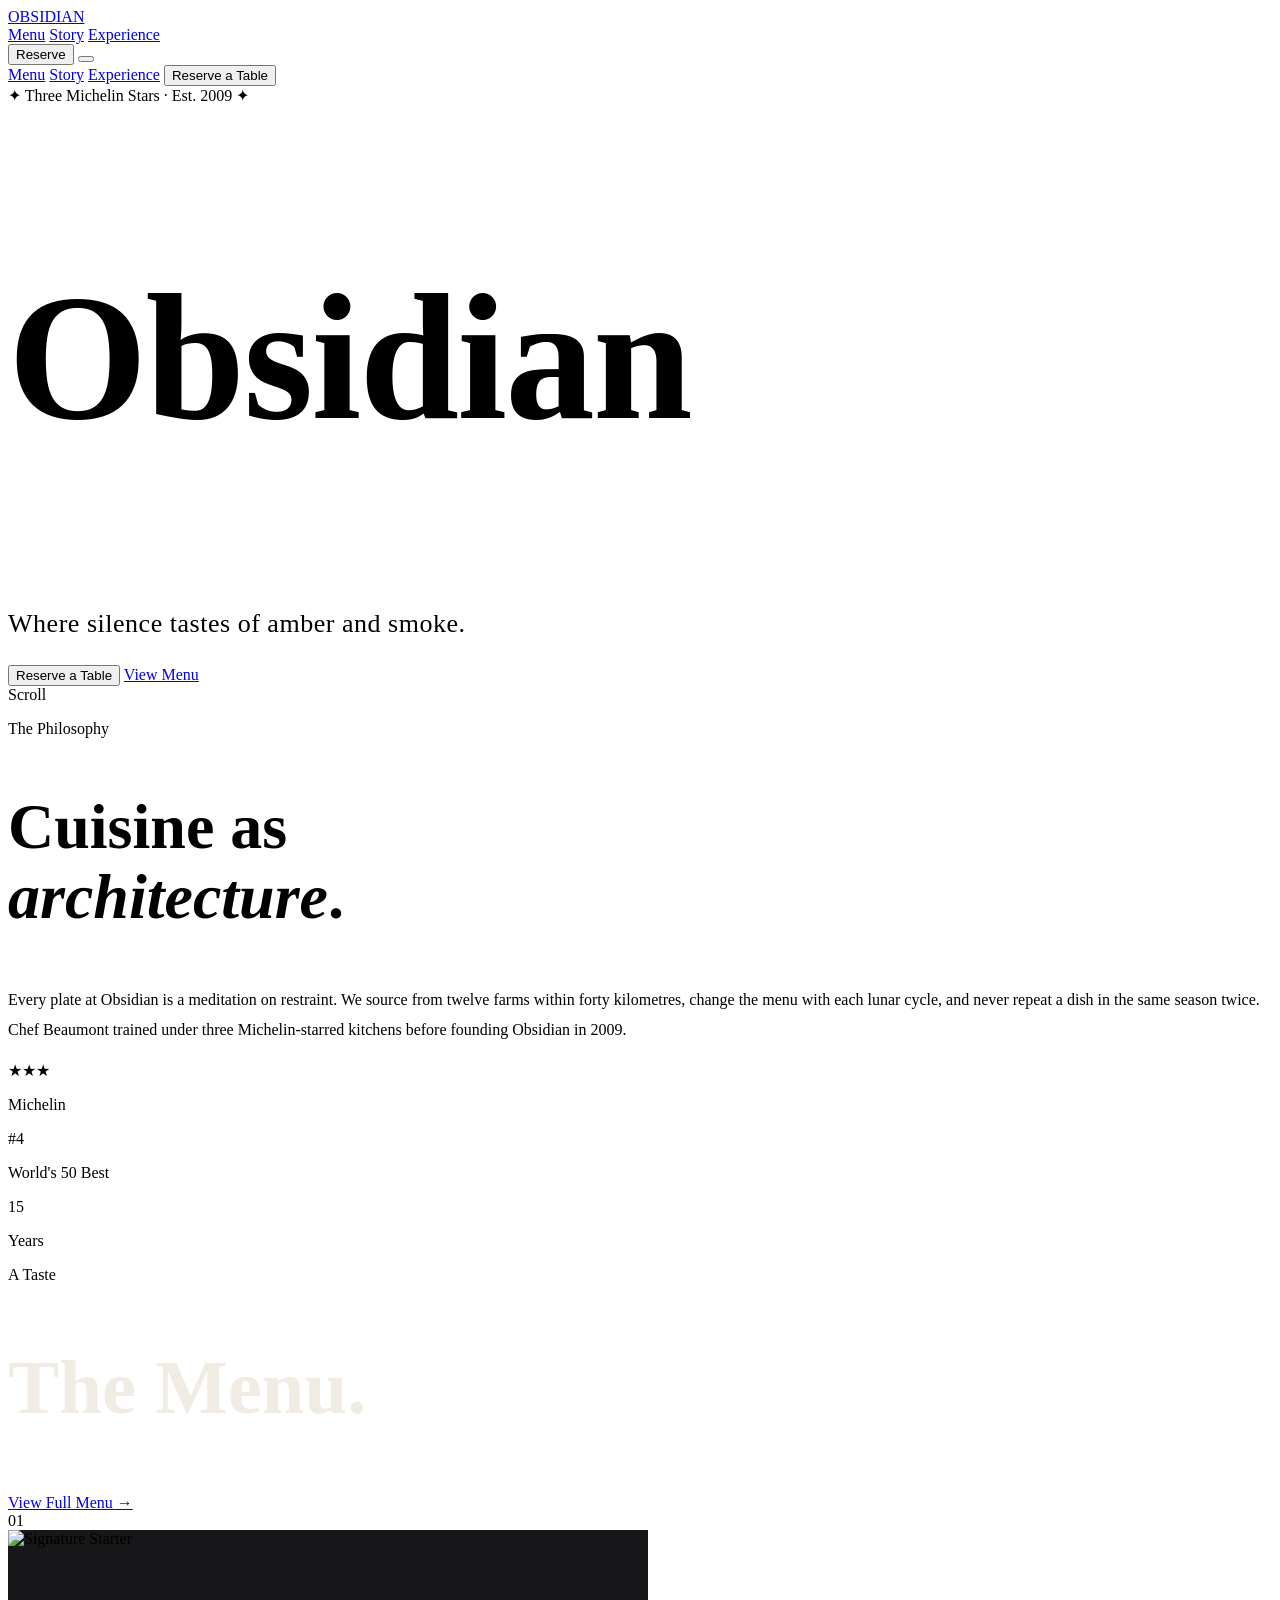
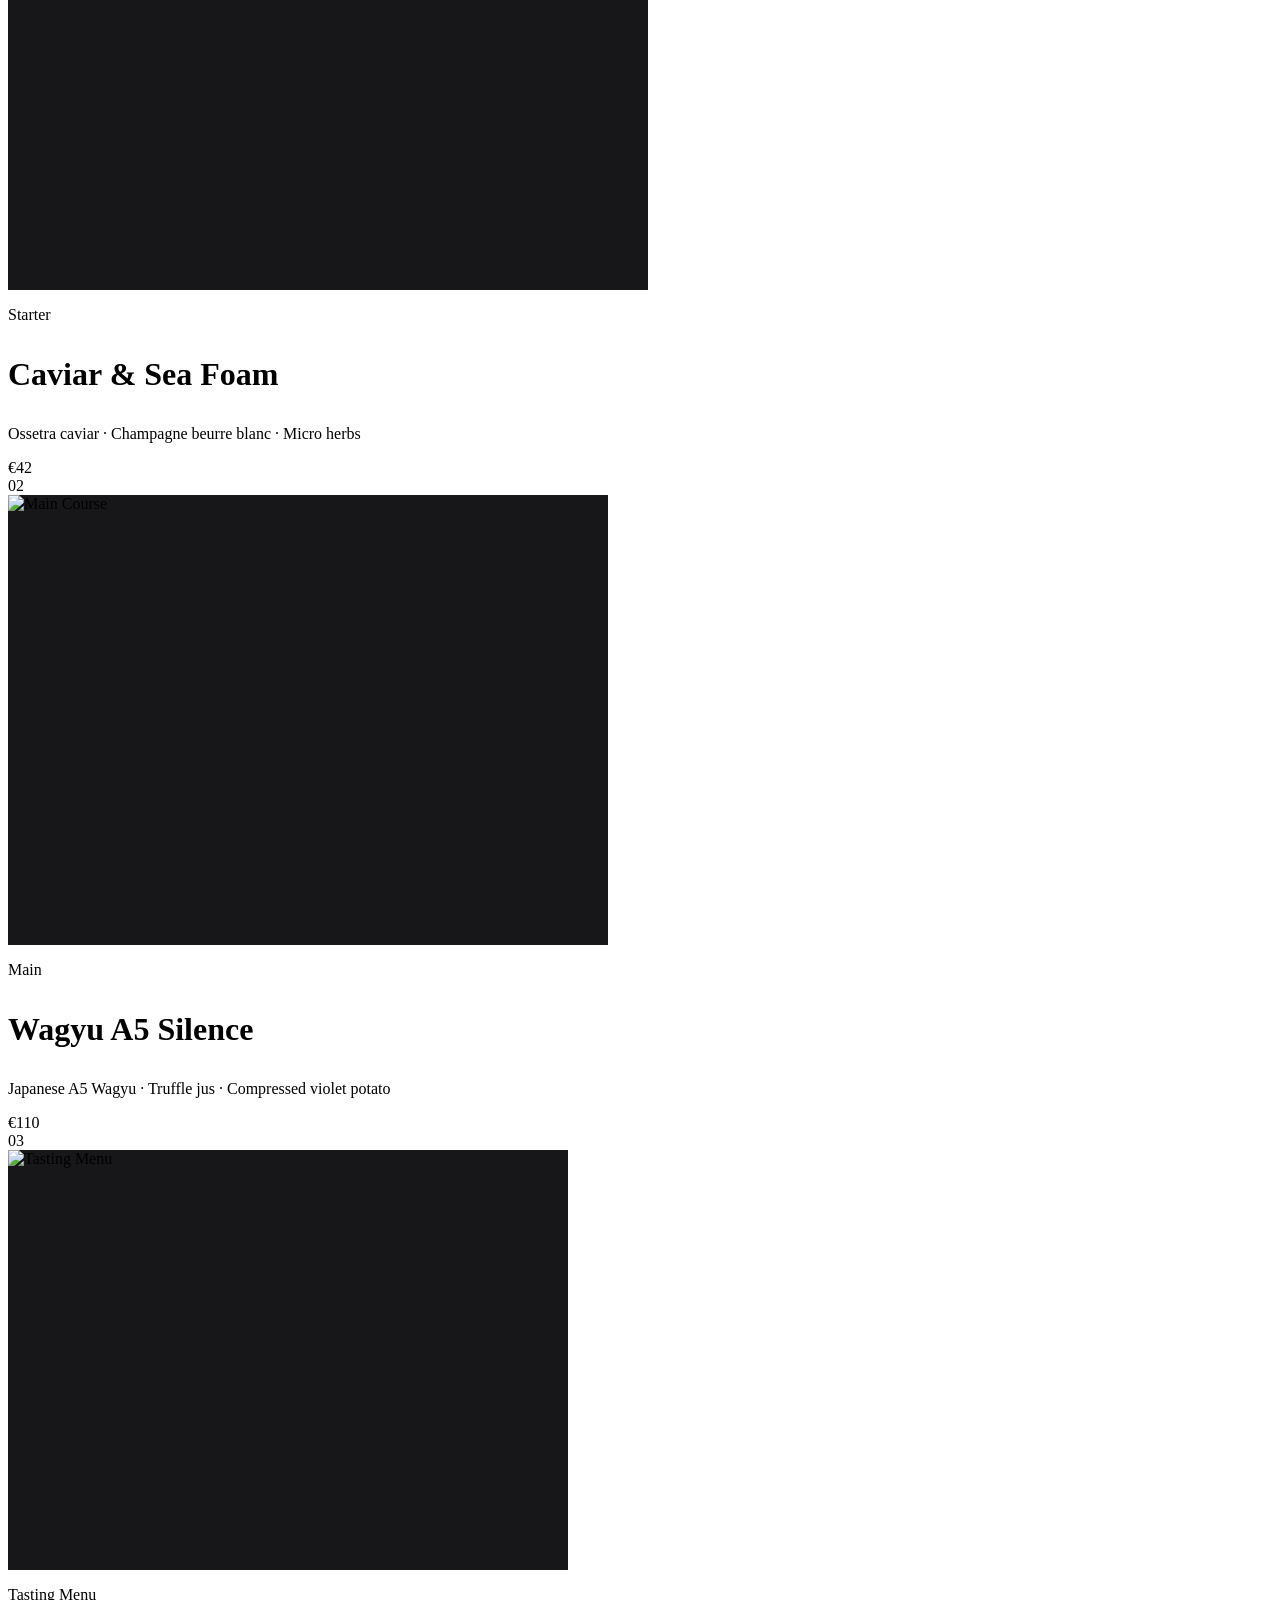
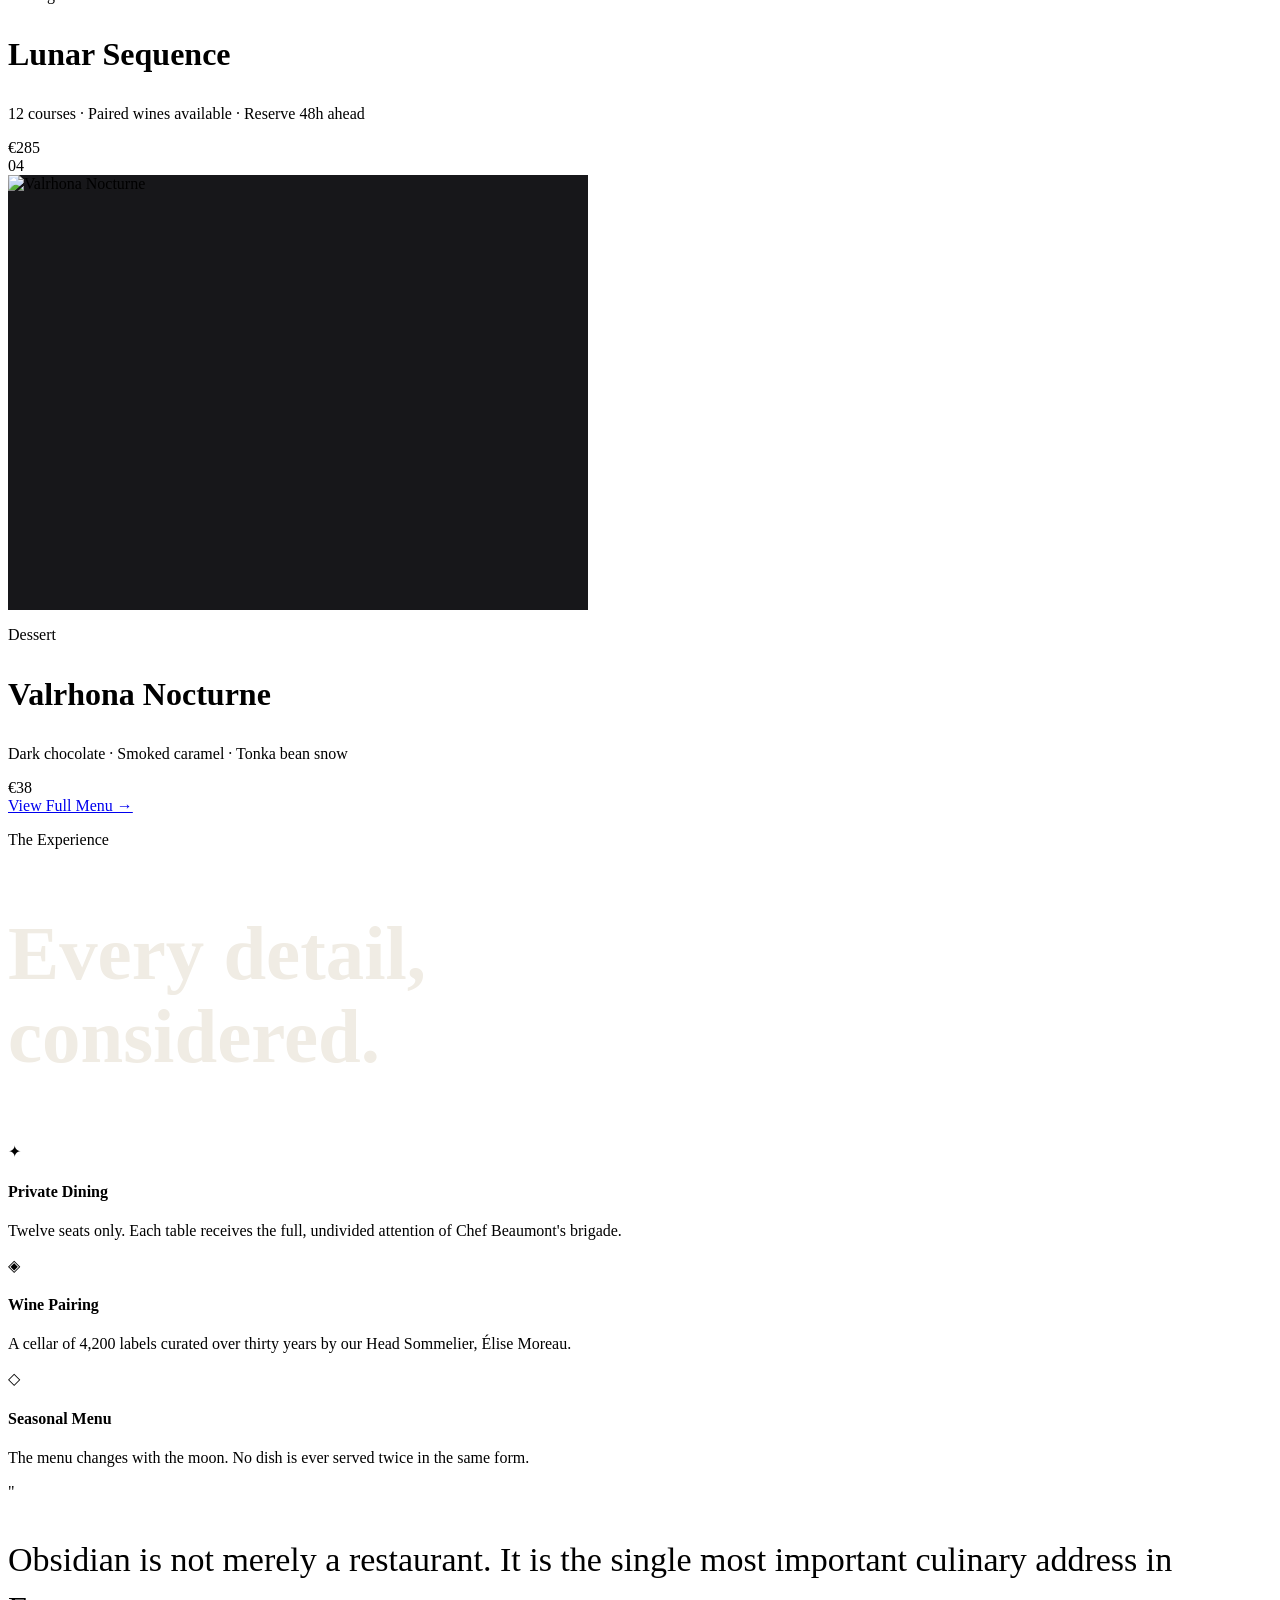
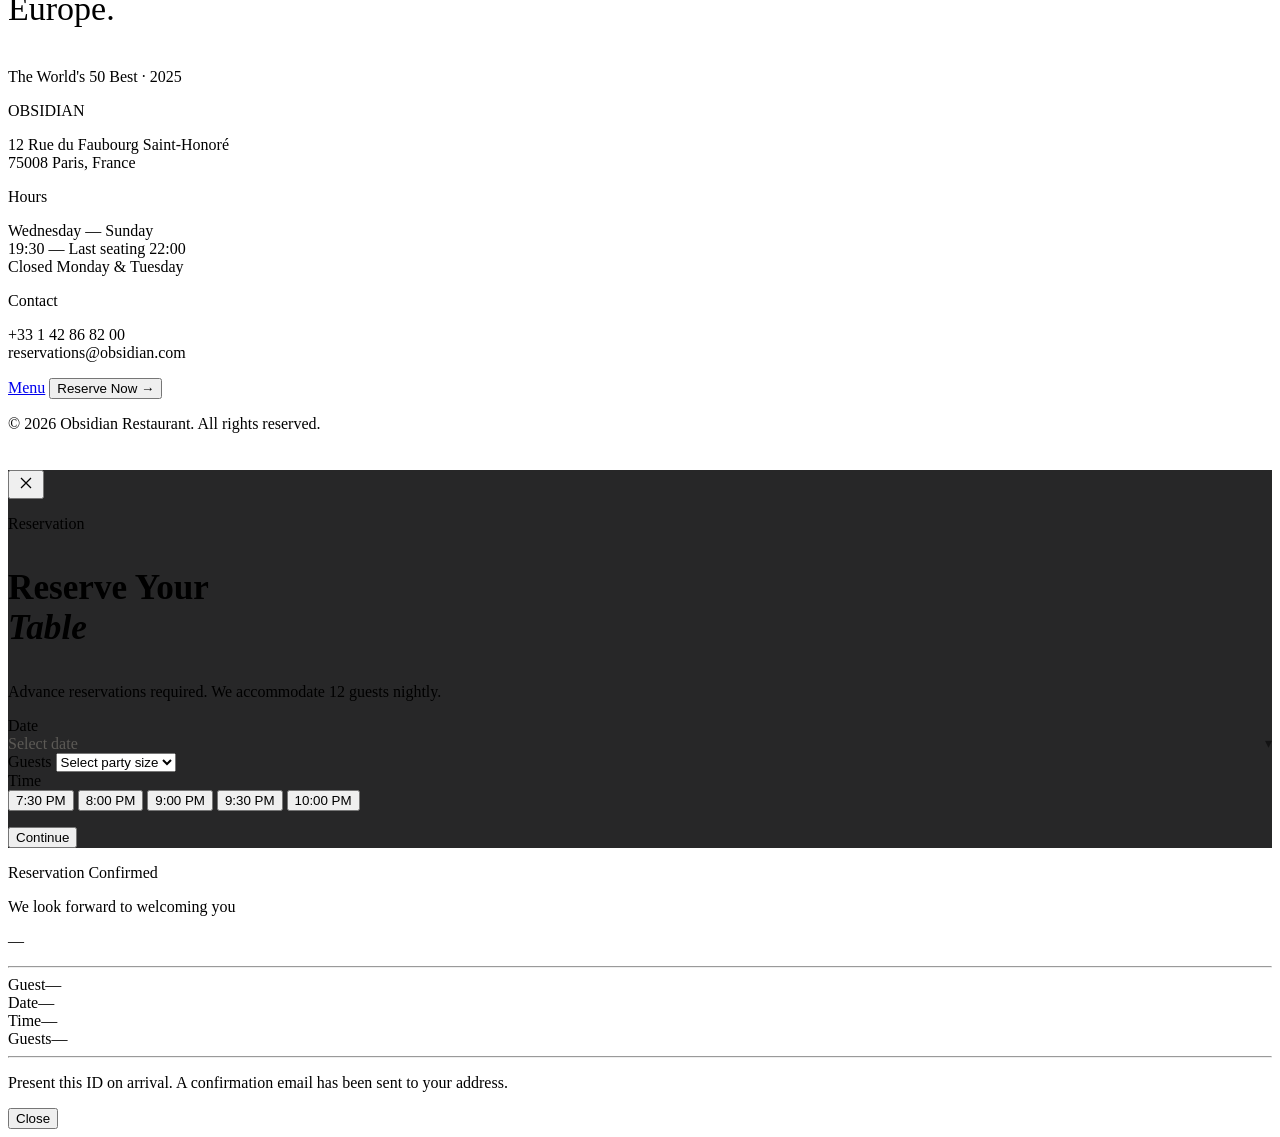
==== commit eb09d47e: "Update index.html" ====
--- a/index.html
+++ b/index.html
@@ -40,110 +40,6 @@
     }
   </script>
 
-  <style>
-    *, *::before, *::after { box-sizing: border-box; margin: 0; padding: 0; }
-    ::selection { background: rgba(201, 169, 110, 0.25); color: #f0ece4; }
-    ::-webkit-scrollbar { width: 4px; }
-    ::-webkit-scrollbar-track { background: #0a0a0b; }
-    ::-webkit-scrollbar-thumb { background: #2a2a2e; border-radius: 2px; }
-    html { font-size: 16px; }
-    body { background: #0a0a0b; color: #f0ece4; overflow-x: hidden; -webkit-font-smoothing: antialiased; -moz-osx-font-smoothing: grayscale; }
-
-    .hero-bg {
-      background-image:
-        linear-gradient(to bottom, rgba(10,10,11,0) 30%, rgba(10,10,11,0.7) 70%, rgba(10,10,11,1) 100%),
-        linear-gradient(to top, rgba(10,10,11,0) 60%, rgba(10,10,11,0.4) 100%),
-        url('https://images.unsplash.com/photo-1414235077428-338989a2e8c0?w=1920&q=85&auto=format');
-      background-size: cover;
-      background-position: center;
-    }
-    .hero-scale-in { animation: heroScaleIn 1.8s cubic-bezier(0.16, 1, 0.3, 1) forwards; }
-    @keyframes heroScaleIn { from { transform: scale(1.07); } to { transform: scale(1.0); } }
-
-    .fade-up-1 { animation: fadeUp 1.1s cubic-bezier(0.16, 1, 0.3, 1) 0.3s both; }
-    .fade-up-2 { animation: fadeUp 1.1s cubic-bezier(0.16, 1, 0.3, 1) 0.55s both; }
-    .fade-up-3 { animation: fadeUp 1.1s cubic-bezier(0.16, 1, 0.3, 1) 0.75s both; }
-    .fade-up-4 { animation: fadeUp 1.1s cubic-bezier(0.16, 1, 0.3, 1) 0.95s both; }
-    @keyframes fadeUp {
-      from { opacity: 0; transform: translate3d(0, 32px, 0); }
-      to   { opacity: 1; transform: translate3d(0, 0, 0); }
-    }
-
-    .nav-blur { backdrop-filter: blur(20px) saturate(1.4); -webkit-backdrop-filter: blur(20px) saturate(1.4); background: rgba(10, 10, 11, 0.78); border-bottom: 1px solid rgba(42, 42, 46, 0.6); }
-    .nav-transparent { background: transparent; border-bottom: 1px solid transparent; }
-    nav { transition: background 0.4s ease, border-color 0.4s ease; }
-
-    .reveal { opacity: 0; transform: translate3d(0, 48px, 0); transition: opacity 0.9s cubic-bezier(0.16, 1, 0.3, 1), transform 0.9s cubic-bezier(0.16, 1, 0.3, 1); }
-    .reveal.visible { opacity: 1; transform: translate3d(0, 0, 0); }
-    .reveal-delay-1 { transition-delay: 0.1s; }
-    .reveal-delay-2 { transition-delay: 0.22s; }
-    .reveal-delay-3 { transition-delay: 0.36s; }
-    .reveal-delay-4 { transition-delay: 0.5s; }
-
-    .dish-card { transition: transform 0.45s cubic-bezier(0.16, 1, 0.3, 1), opacity 0.45s ease; will-change: transform; }
-    .dish-card:hover { transform: translate3d(0, -6px, 0) scale(1.012); }
-    .dish-card:hover .dish-img { transform: scale(1.04); }
-    .dish-img { transition: transform 0.7s cubic-bezier(0.16, 1, 0.3, 1); will-change: transform; }
-
-    .ghost-number { font-family: 'Cormorant Garamond', serif; font-weight: 300; font-style: italic; color: rgba(201, 169, 110, 0.06); line-height: 1; pointer-events: none; user-select: none; font-size: clamp(120px, 18vw, 220px); }
-
-    .modal-overlay { opacity: 0; pointer-events: none; transition: opacity 0.35s ease; }
-    .modal-overlay.open { opacity: 1; pointer-events: all; }
-    .modal-panel { transform: scale(0.94) translate3d(0, 20px, 0); opacity: 0; transition: transform 0.4s cubic-bezier(0.16, 1, 0.3, 1), opacity 0.35s ease; }
-    .modal-overlay.open .modal-panel { transform: scale(1) translate3d(0, 0, 0); opacity: 1; }
-
-    .form-input { background: rgba(30, 30, 34, 0.8); border: 1px solid #2a2a2e; color: #f0ece4; outline: none; transition: border-color 0.3s ease, background 0.3s ease; width: 100%; border-radius: 4px; padding: 14px 18px; font-family: 'DM Sans', sans-serif; font-size: 14px; }
-    .form-input::placeholder { color: #5c5a56; }
-    .form-input:focus { border-color: #c9a96e; background: rgba(201, 169, 110, 0.04); }
-    select.form-input option { background: #17171a; color: #f0ece4; }
-
-    .float-btn { transition: transform 0.3s cubic-bezier(0.16, 1, 0.3, 1), opacity 0.3s ease; will-change: transform; }
-    .float-btn:hover { transform: scale(1.06) translate3d(0, -2px, 0); }
-    .float-btn:active { transform: scale(0.98); }
-
-    .gold-line { height: 1px; background: linear-gradient(90deg, transparent, #c9a96e 40%, #c9a96e 60%, transparent); }
-    .quote-mark { font-family: 'Cormorant Garamond', serif; font-size: 5rem; color: rgba(201,169,110,0.2); line-height: 0.5; }
-
-    .orb { border-radius: 50%; filter: blur(80px); pointer-events: none; position: absolute; }
-
-    .nav-link { position: relative; }
-    .nav-link::after { content: ''; position: absolute; bottom: -2px; left: 0; width: 0; height: 1px; background: #c9a96e; transition: width 0.3s ease; }
-    .nav-link:hover::after { width: 100%; }
-
-    .award-pill { border: 1px solid rgba(201,169,110,0.3); background: rgba(201,169,110,0.06); border-radius: 100px; }
-
-    @media (pointer: fine) {
-      body { cursor: none; }
-      #cursor { position: fixed; top: 0; left: 0; z-index: 9999; width: 10px; height: 10px; border-radius: 50%; background: #c9a96e; pointer-events: none; mix-blend-mode: screen; transform: translate3d(-50%, -50%, 0); transition: transform 0.08s ease, width 0.25s ease, height 0.25s ease, opacity 0.3s ease; will-change: transform; }
-      #cursor-ring { position: fixed; top: 0; left: 0; z-index: 9998; width: 36px; height: 36px; border-radius: 50%; border: 1px solid rgba(201,169,110,0.5); pointer-events: none; transform: translate3d(-50%, -50%, 0); transition: transform 0.22s ease, width 0.3s ease, height 0.3s ease, opacity 0.3s ease, border-color 0.3s ease; will-change: transform; }
-      body.cursor-hover #cursor { width: 14px; height: 14px; }
-      body.cursor-hover #cursor-ring { width: 52px; height: 52px; border-color: rgba(201,169,110,0.8); }
-    }
-
-    .section-label { font-family: 'DM Sans', sans-serif; font-size: 10px; letter-spacing: 0.3em; text-transform: uppercase; color: #c9a96e; }
-    .card-offset-right { margin-left: auto; margin-right: 0; }
-    .card-offset-left  { margin-left: 0; margin-right: auto; }
-    @media (max-width: 768px) { .card-offset-right, .card-offset-left { margin: 0 auto; } }
-
-    /* Ticket styles */
-    .ticket-overlay { position: fixed; inset: 0; z-index: 100; display: flex; align-items: center; justify-content: center; background: rgba(10,10,11,0.92); backdrop-filter: blur(12px); opacity: 0; pointer-events: none; transition: opacity 0.4s ease; }
-    .ticket-overlay.open { opacity: 1; pointer-events: all; }
-    .ticket-card { background: #17171a; border: 1px solid rgba(201,169,110,0.25); border-radius: 20px; max-width: 440px; width: 100%; padding: 3rem 2.5rem; text-align: center; transform: scale(0.9) translateY(20px); transition: transform 0.45s cubic-bezier(0.16,1,0.3,1); position: relative; }
-    .ticket-overlay.open .ticket-card { transform: scale(1) translateY(0); }
-    .ticket-card::before { content: ''; position: absolute; top: 0; left: 15%; right: 15%; height: 1px; background: linear-gradient(90deg, transparent, #c9a96e, transparent); }
-    .ticket-divider { border: none; border-top: 1px dashed rgba(201,169,110,0.2); margin: 1.5rem 0; }
-    .ticket-row { display: flex; justify-content: space-between; align-items: baseline; margin: 0.6rem 0; font-family: 'DM Sans', sans-serif; font-size: 0.82rem; }
-    .ticket-label { color: #5c5a56; text-transform: uppercase; letter-spacing: 0.12em; font-size: 0.7rem; }
-    .ticket-value { color: #f0ece4; }
-    .ticket-id { font-family: 'Cormorant Garamond', serif; font-size: 1.8rem; color: #c9a96e; letter-spacing: 0.15em; margin: 0.5rem 0; }
-
-    /* Form success/error states */
-    .form-error { color: #ef9a9a; font-size: 0.8rem; margin-top: 0.5rem; min-height: 1.2em; }
-    .form-success { color: #81c784; font-size: 0.82rem; }
-    .input-ok    { border-color: rgba(129,199,132,0.5) !important; }
-    .input-error { border-color: rgba(229,57,53,0.5)   !important; }
-    .field-hint  { font-size: 0.75rem; margin-top: 0.25rem; min-height: 1em; transition: color 0.2s; }
-  </style>
 </head>
 <body class="bg-obsidian">
 
